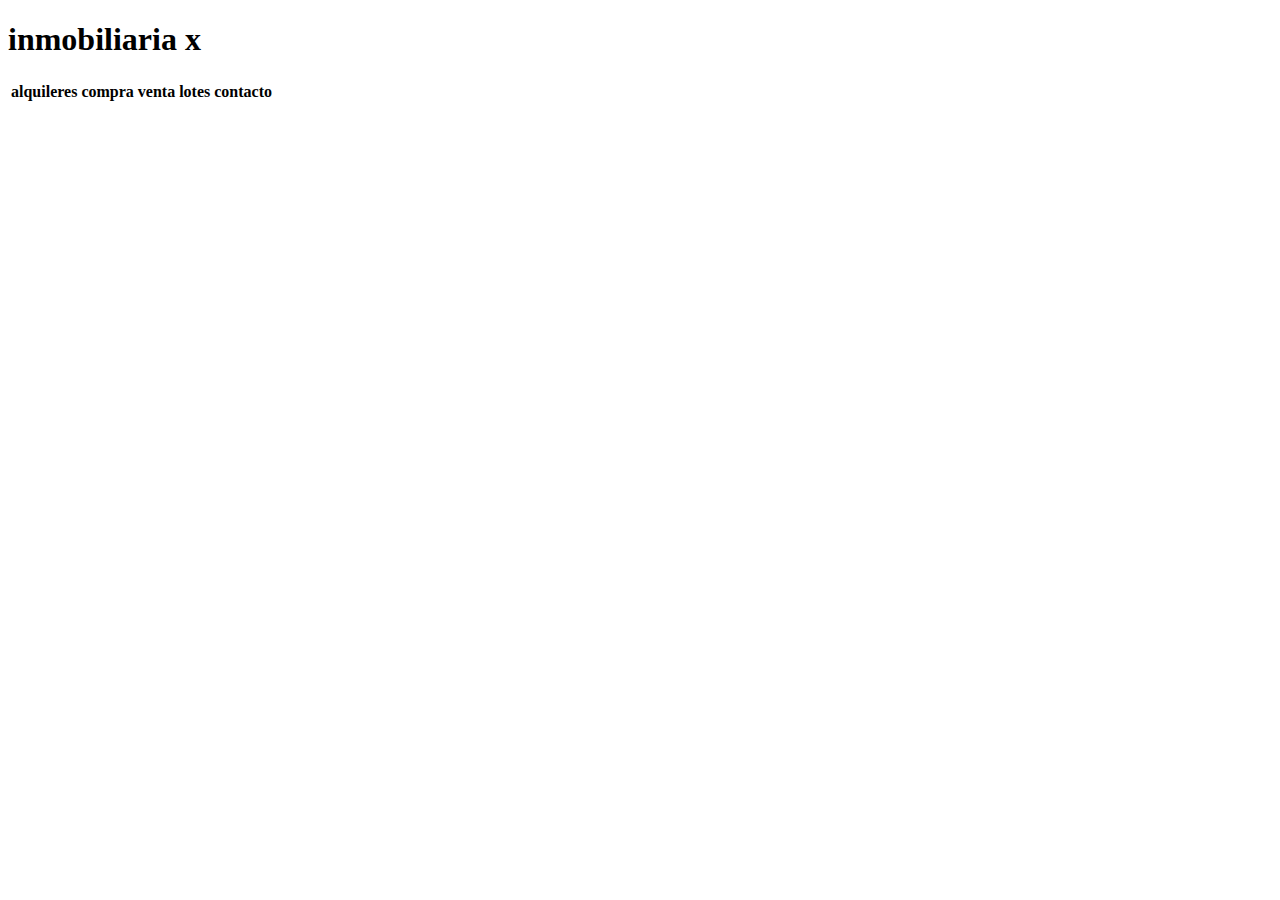
==== index.html @ 28856e4a "aplique boostrap al proyecto final" ====
<!DOCTYPE html>
<html lang="es">
<head>
    <meta charset="UTF-8">
    <meta http-equiv="X-UA-Compatible" content="IE=edge">
    <meta name="viewport" content="width=device-width, initial-scale=1.0">
    <title>inmobiliaria</title>
</head>
<body>
    <h1>inmobiliaria x</h1>
    
    <table>
        <tr>
            <th>alquileres</th>
            <th>compra</th>
            <th>venta</th>
            <th>lotes</th>
            <th>contacto</th>
        </tr>
    </table>
</body>
</html>
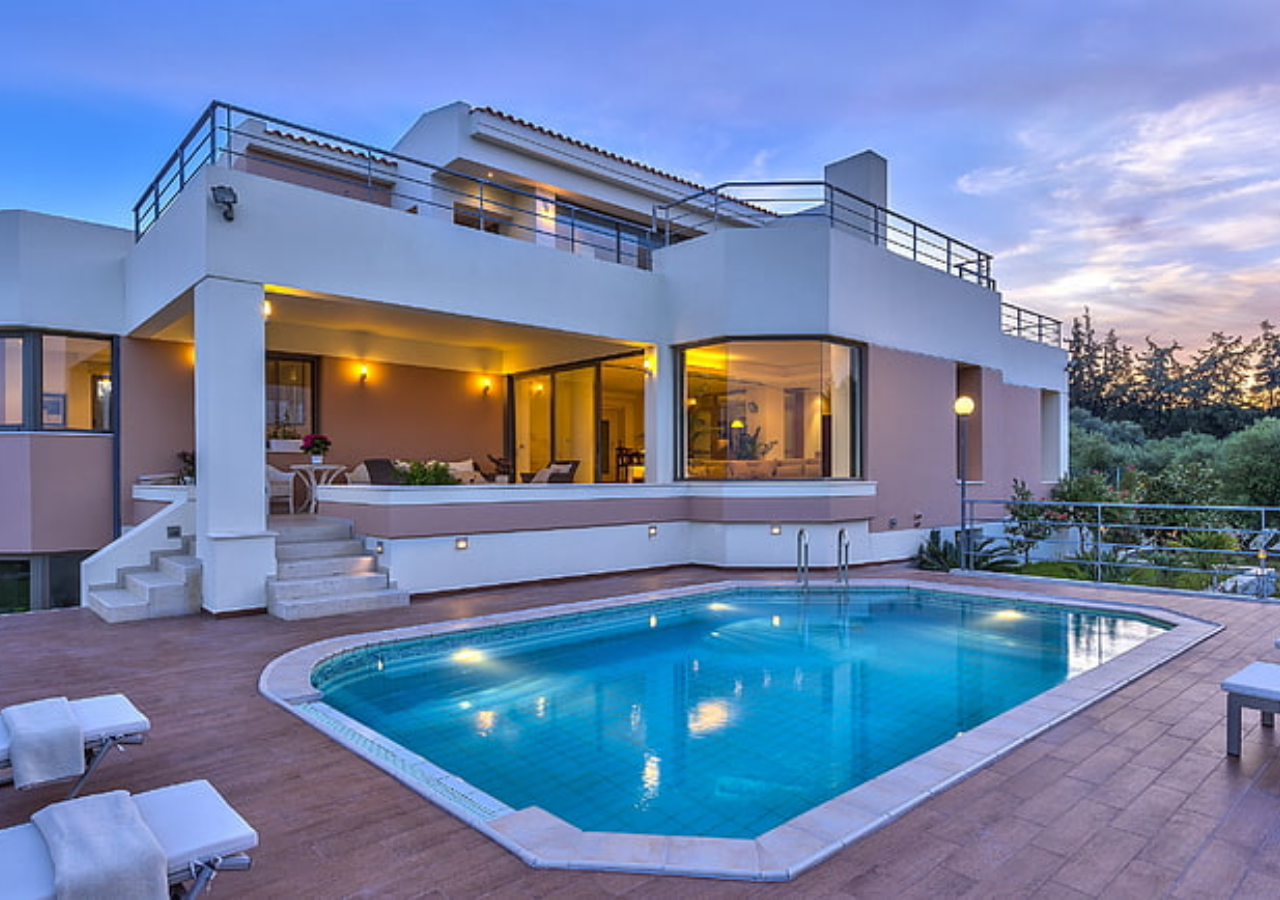
==== commit 55e66c52: "enlase lo que me faltaba" ====
--- a/index.html
+++ b/index.html
@@ -4,19 +4,28 @@
     <meta charset="UTF-8">
     <meta http-equiv="X-UA-Compatible" content="IE=edge">
     <meta name="viewport" content="width=device-width, initial-scale=1.0">
+    <link rel="stylesheet" href="https://cdn.jsdelivr.net/npm/bootstrap@4.6.1/dist/css/bootstrap.min.css" integrity="sha384-zCbKRCUGaJDkqS1kPbPd7TveP5iyJE0EjAuZQTgFLD2ylzuqKfdKlfG/eSrtxUkn" crossorigin="anonymous">
+    <link rel="stylesheet" href="estilos.css">
     <title>inmobiliaria</title>
 </head>
 <body>
-    <h1>inmobiliaria x</h1>
-    
-    <table>
-        <tr>
-            <th>alquileres</th>
-            <th>compra</th>
-            <th>venta</th>
-            <th>lotes</th>
-            <th>contacto</th>
-        </tr>
-    </table>
+
+
+
+
+
+
+
+
+
+
+
+
+
+
+
+    <script src="https://cdn.jsdelivr.net/npm/jquery@3.5.1/dist/jquery.slim.min.js" integrity="sha384-DfXdz2htPH0lsSSs5nCTpuj/zy4C+OGpamoFVy38MVBnE+IbbVYUew+OrCXaRkfj" crossorigin="anonymous"></script>
+    <script src="https://cdn.jsdelivr.net/npm/popper.js@1.16.1/dist/umd/popper.min.js" integrity="sha384-9/reFTGAW83EW2RDu2S0VKaIzap3H66lZH81PoYlFhbGU+6BZp6G7niu735Sk7lN" crossorigin="anonymous"></script>
+    <script src="https://cdn.jsdelivr.net/npm/bootstrap@4.6.1/dist/js/bootstrap.min.js" integrity="sha384-VHvPCCyXqtD5DqJeNxl2dtTyhF78xXNXdkwX1CZeRusQfRKp+tA7hAShOK/B/fQ2" crossorigin="anonymous"></script>
 </body>
 </html>--- a/estilos.css
+++ b/estilos.css
@@ -0,0 +1,107 @@
+body{background-color: rgb(160, 160, 229) 
+    ;background-image: url("imagenes/mansion2.jpg");
+    background-attachment: fixed;
+    background-position: center ; 
+    background-repeat: no-repeat;
+    background-size: cover; }
+
+
+h1{text-align: center;
+color: ghostwhite;
+font-size: 30px;
+font-style: unset;
+font-family: sans-serif;
+text-decoration: underline 
+;text-transform: uppercase;
+letter-spacing: 30px;
+padding: 10px;
+    }
+h2{text-align: center;
+    color: ghostwhite;
+    font-size: 20px;
+    font-style: unset;
+    font-family: sans-serif;
+    text-decoration: underline overline
+    ;text-transform: uppercase;
+    padding: 10px;}
+
+h3{text-align: center;
+    color: ghostwhite;
+    font-size: 25px;
+    text-transform: uppercase;
+    text-decoration: underline;}
+
+h4{text-align: center;
+    color: ghostwhite;
+    font-size: 25px;
+    text-transform: uppercase;
+    text-decoration: underline;}
+
+table{text-align: center;
+    color: white;
+    margin-left: 350px;
+    font-weight: bold;}
+p {text-align :center ;
+     color:white ;}
+img {display: block
+    ;margin-left: auto;
+     margin-right: auto;} 
+form{text-align: center;
+    color: rgb(246, 246, 252);
+    font-size: 25px;
+    text-transform: uppercase;}
+#tituloalquileres{color: rgb(255, 255, 255);}
+li a{color: white;
+    text-decoration: none;
+    text-transform: uppercase;
+    font-family: Verdana, Geneva, Tahoma, sans-serif;
+    height: 20px;width: 190px;  }
+li{display: inline-block;
+    text-decoration: none;
+    text-align: center;
+    height: 20px;width: 190px;
+    text-transform: uppercase
+    ;color: whitesmoke;
+    border: white;
+   
+    border-style: inherit;
+      font-family: Verdana, Geneva, Tahoma, sans-serif;
+    margin-left: auto;
+    margin-right: auto;}
+     
+.listafooter{  
+    margin-left: 105px;
+    margin-right: auto;
+    display: inline ;
+    width: 300px;
+    font-size: 15px;
+    text-align: center;}
+
+.nav  a:hover{color: turquoise;}
+button{display: block;
+    margin-left: auto;
+    margin-right: auto;}
+
+#c1{position: fixed;
+    top: 300px;
+    left:500px;}
+img{z-index: inherit;}
+.footerAlquileres{font-size: 20px;}
+#ParrafoContacto{color: rgb(1, 14, 27);}
+.navbar{
+    align-content: center;
+    }
+.jumbotron{
+    height: 160px;
+    width: 100%;
+    background-color: rgb(32, 30, 30, 0.5);
+    border-radius: 0 0  15px 15px;
+}
+button{
+    background-color: black;
+    border-bottom: 15px;
+    color:white;
+    border-radius: 15px 15px 15px 15px;
+    text-align: center;
+    align-content: center;
+}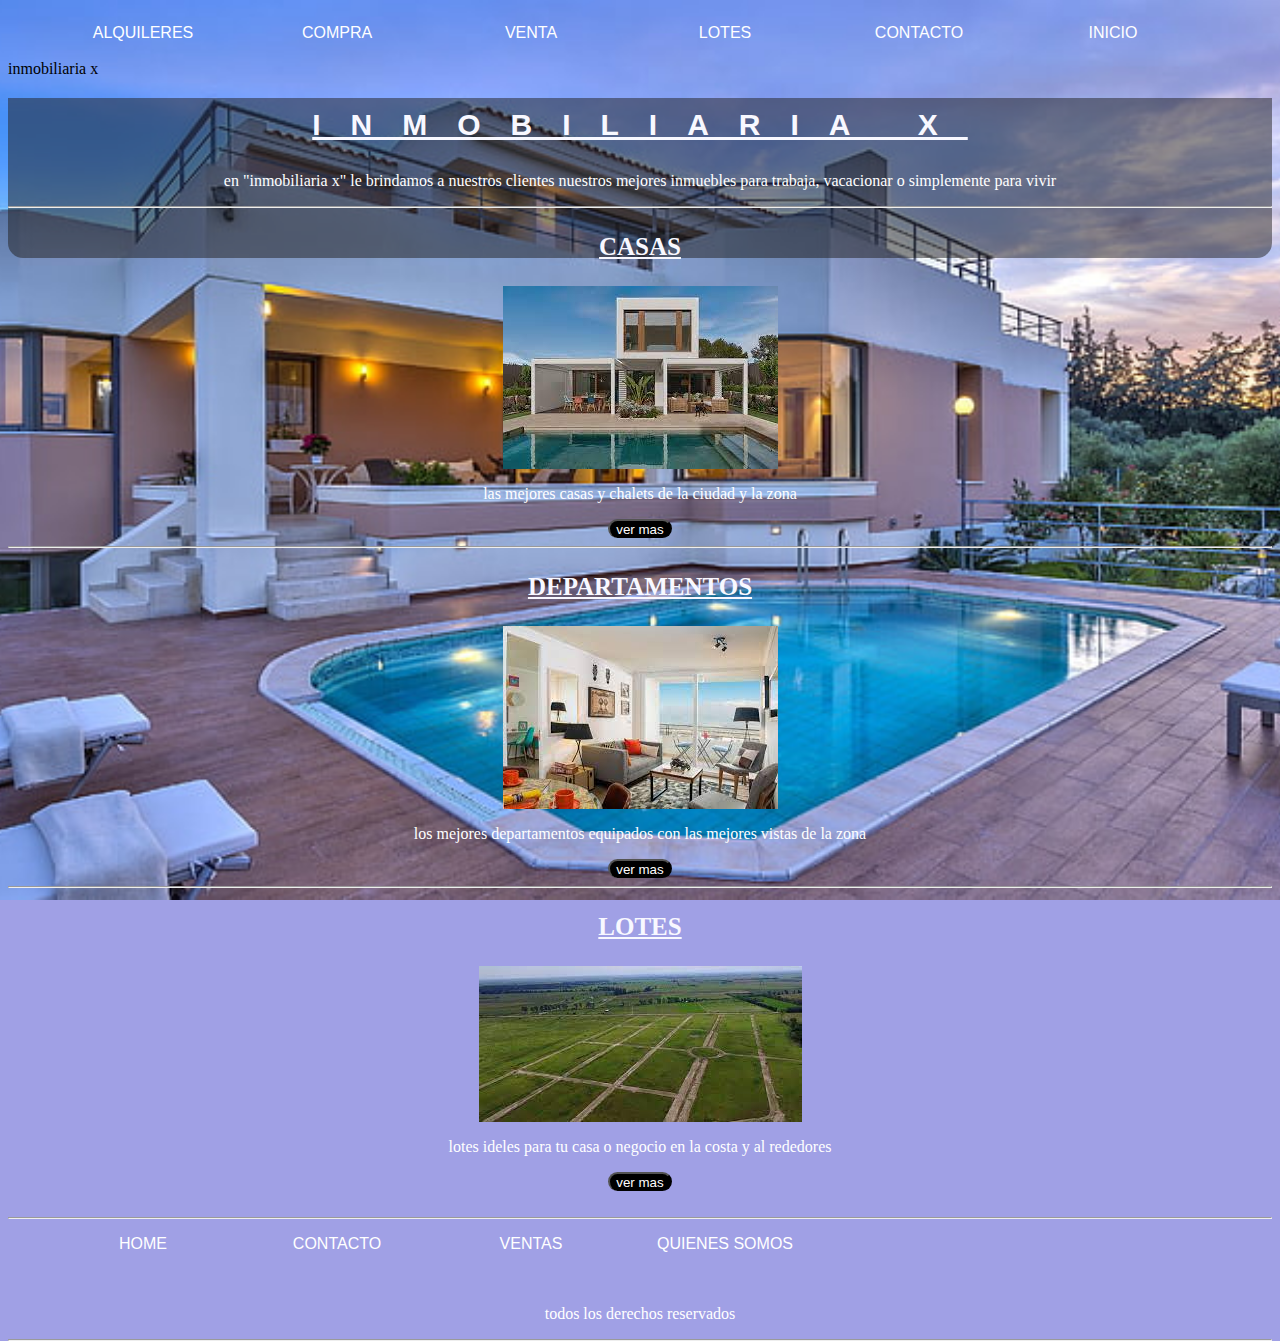
==== commit 997cd782: "ahora si lo enlace bien" ====
--- a/index.html
+++ b/index.html
@@ -9,18 +9,94 @@
     <title>inmobiliaria</title>
 </head>
 <body>
+    <header>
+    
+</header>
+   <!--barra menu superior--> 
+    
+      
+   <!--barra usando boostrap - inicio-->
+   <nav class="navbar navbar-expand-sm bg-dark navbar-dark">
 
+    <!-- Links -->
+      <ul class="navbar-nav">
+        <li class="nav-item">
+          <a class="nav-link" href="alquileres.html">alquileres</a>
+        </li>
+        <li class="nav-item">
+          <a class="nav-link" href="compra.html">compra</a>
+        </li>
+        <li class="nav-item">
+            <a class="nav-link" href="venta.html">venta</a>
+          </li>
+          <li class="nav-item">
+            <a class="nav-link" href="#">lotes</a>
+          </li>
+          <li class="nav-item">
+            <a class="nav-link" href="contacto.html">contacto</a>
+        </li>
+          <li class="nav-item">
+                <a class="nav-link" href="index trabajo 1.html">inicio</a>
+            </li>
+          
+      </ul>
+    
+      <!-- Navbar text-->
+      <span class="navbar-text">
+        inmobiliaria x
+      </span>
+    
+    </nav>
+   <!--barra usando boostrap - fin-->
+   
+   <div class="jumbotron">
+    <h1>inmobiliaria x</h1>
+    <p>en "inmobiliaria x" le brindamos a nuestros clientes nuestros mejores inmuebles para trabaja, vacacionar o simplemente para vivir</p>
+   
+       <!--los productos que se ofrecen,
+        cada titulo seria un menu
+         que te lleva a una lista de 
+         lo que se ofrece -->
+    <hr>
+    <article>
+    <h3>casas</h3>
+    <img src="imagenes/casa1.jpg" alt="casas" >
+    <p>las mejores casas y chalets de la ciudad y la zona</p>
+    <button>ver mas</button>
+    <hr>
+    <h3>departamentos</h3>
+    <img src="imagenes/departamentos 1.jpg" alt="departamentos de la zona">
+    <p>los mejores departamentos equipados con las mejores vistas de la zona</p>
+    <button>ver mas</button>
+    <hr>
+    <h3>lotes</h3>
+    <img src="imagenes/lotes 1.jpg" alt="lotes">
+    <p>lotes ideles para tu casa o negocio en la costa y al rededores</p>
+    <button>ver mas</button>
 
-
-
-
-
-
-
-
-
-
-
+    </article>
+    <br>
+    <footer>
+    <hr>
+    <ul class="nav nav-pills">
+        <li class="nav-item">
+          <a class="nav-link " href="index trabajo 1.html">home</a>
+        </li>
+        <li class="nav-item">
+          <a class="nav-link" href="contacto.html">contacto</a>
+        </li>
+        <li class="nav-item">
+          <a class="nav-link" href="venta.html">ventas</a>
+        </li>
+        <li class="nav-item">
+          <a class="nav-link " href="quienessomos.html">quienes somos</a>
+        </li>
+      </ul>
+    <br>
+    <p>todos los derechos reservados</p> 
+   </footer> 
+<hr>
+  
 
 
 
